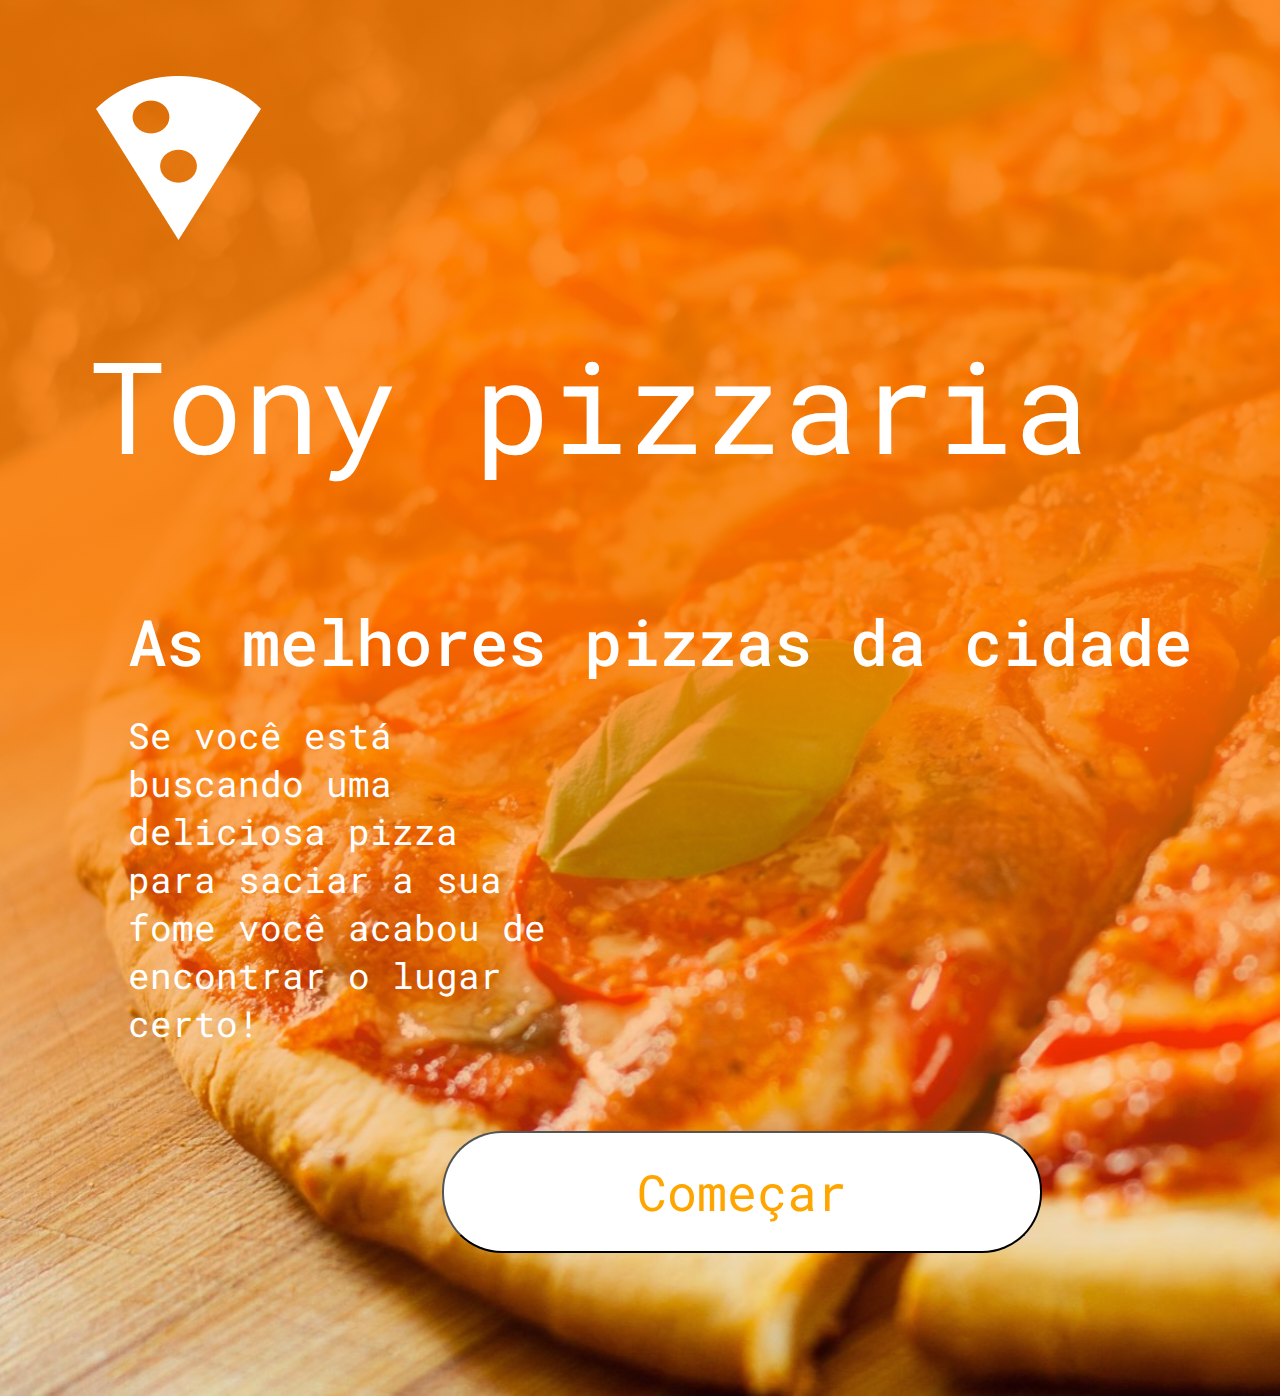
==== Projeto-pizza/index.html @ b2af1e18 "Add files via upload" ====
<!DOCTYPE html>
<html lang="pt-br">
<head>
    <meta charset="UTF-8">
    <meta name="viewport" content="width=device-width, initial-scale=1.0">
    <link rel="stylesheet" href="./css/style.css">
    <link rel="preconnect" href="https://fonts.googleapis.com">
    <link rel="preconnect" href="https://fonts.gstatic.com" crossorigin>
    <link href="https://fonts.googleapis.com/css2?family=Agbalumo&family=Alegreya+Sans+SC&family=Kanit:ital,wght@1,300&family=Karantina&family=Roboto+Mono:wght@200&family=Roboto:wght@500&display=swap" rel="stylesheet">
    <title>Tony pizzaria</title>
</head>

<body>
    <div class="title">
        <img class="logo-pizza" src="./img/Logo-pizza.png" alt="">
        <h1>Tony pizzaria</h1>
    </div>

    <div class="content">
        <h2>As melhores pizzas da cidade</h2>
        <p>Se você está buscando uma deliciosa pizza para saciar a sua fome você acabou de encontrar o lugar certo!</p>
    </div>

    <div class="botao-start">
        <button>Começar</button>
    </div>
</body>

</html>
---- Projeto-pizza/css/style.css ----
*{
    padding: 0;
    margin: 0 auto;
    box-sizing: border-box;
    font-family: 'Roboto Mono'; 
}

body{
    margin: 0;
    padding: 0;
    background-image: url('../img/imagen-fundo.svg');                                                                                                                                                                                                                                                                                                                                                                                                                                   
    background-repeat: no-repeat;
    background-size: cover;
    
}

.logo-pizza{
    margin: 76px 0 0 96px;
}

.title h1 {
    color: #ffffff;
    font-size: 128px;
    font-weight: 400;
    margin: 76px 0 0 89px;
    display: inline-block;
}

.content h2{
    color: #FFF;
    font-size: 64px;
    font-weight: 500;
    margin: 110px 0 0 128px;
}

.content p{
    color: #FFF;
    font-size: 36px;
    font-weight: 400;
    margin: 28px 732px 0 128px;
}

.botao-start{
    margin: 50px 353px 83px 359px;
}
.botao-start button{
    width: 600px;
    height: 122px;
    background-color: #FFF;
    color: orange;
    border-radius: 60px;
    font-size: 50px;
}

.content-login h2{
    color: #FFF;
    font-size: 64px;
    font-weight: 500;
    margin: 50px 0 0 128px;
}

.content-login p{
    color: #FFF;
    font-size: 36px;
    font-weight: 400;
    margin: 28px 732px 0 128px;
    display: inline-block;
}

.conteiner-login{
    margin-top: 40px;
}

.login img {
    margin: 24px 23px -30px 96px;  
}

.login p{
    display: inline-block;
    margin: 40px 0 3px 22px; 
    color: #FFF;
}

button {
    width: 875px;
    height: 1px;
    background: #FFF;
    margin: 34px 482px 60px 83px;
}

.login-password img{
    margin: 0px 23px -30px 96px;
}

.login-password p{
    display: inline-block;
    margin: 40px 0 3px 22px; 
    color: #FFF;
}

.botao-entrar button{
    width: 600px;
    height: 100px;
    background-color: #FFF;
    color: orange;
    border-radius: 60px;
    font-size: 50px;
}

.botao-entrar p{
    color: #FFF;
    margin: -30px 500px 40px 297px;
    font-size: 20px;
    display: inline-block;
}

.no-account{
    margin: -150px 100px 72px 1069px;
}

.no-account p{
    color: #FFF;    
    font-size: 20px;
}

.no-account-create{
    margin: -20px 212px 72px 1140px;
}

.no-account-create p{
    color: #FFF;    
    font-size: 20px;
}
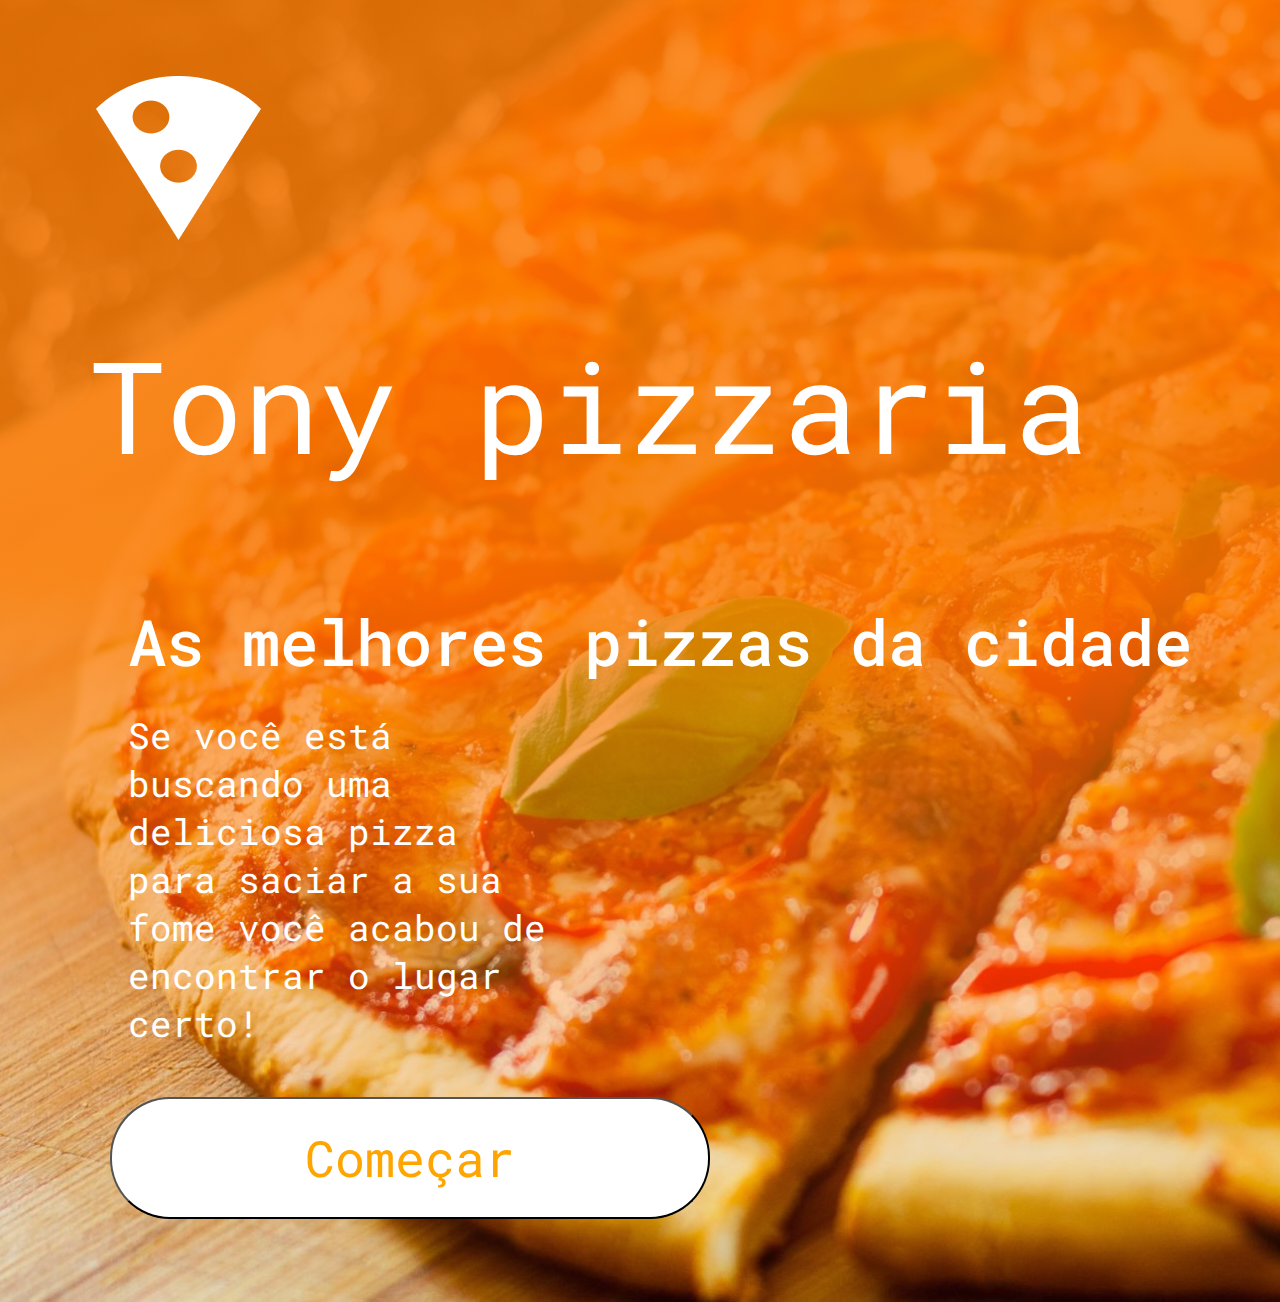
==== commit 5e8ed711: "Add files via upload" ====
--- a/Projeto-pizza/index.html
+++ b/Projeto-pizza/index.html
@@ -1,29 +1,37 @@
 <!DOCTYPE html>
 <html lang="pt-br">
+
 <head>
     <meta charset="UTF-8">
     <meta name="viewport" content="width=device-width, initial-scale=1.0">
     <link rel="stylesheet" href="./css/style.css">
     <link rel="preconnect" href="https://fonts.googleapis.com">
     <link rel="preconnect" href="https://fonts.gstatic.com" crossorigin>
-    <link href="https://fonts.googleapis.com/css2?family=Agbalumo&family=Alegreya+Sans+SC&family=Kanit:ital,wght@1,300&family=Karantina&family=Roboto+Mono:wght@200&family=Roboto:wght@500&display=swap" rel="stylesheet">
+    <link
+        href="https://fonts.googleapis.com/css2?family=Agbalumo&family=Alegreya+Sans+SC&family=Kanit:ital,wght@1,300&family=Karantina&family=Roboto+Mono:wght@200&family=Roboto:wght@500&display=swap"rel="stylesheet">
     <title>Tony pizzaria</title>
 </head>
 
 <body>
+    <!-- Titulo com a logo da pizzaria -->
     <div class="title">
-        <img class="logo-pizza" src="./img/Logo-pizza.png" alt="">
+        <img src="./img/index1/Logo-pizza.png" alt="">
         <h1>Tony pizzaria</h1>
     </div>
+    <!-- /Titulo com a logo da pizzaria/ -->
 
+    <!-- Conteudo escrito do site -->
     <div class="content">
         <h2>As melhores pizzas da cidade</h2>
         <p>Se você está buscando uma deliciosa pizza para saciar a sua fome você acabou de encontrar o lugar certo!</p>
     </div>
+    <!-- /Conteudo escrito do site/ -->
 
+    <!-- Botão -->
     <div class="botao-start">
         <button>Começar</button>
     </div>
+    <!-- /Botão/ -->
 </body>
 
 </html>--- a/Projeto-pizza/css/style.css
+++ b/Projeto-pizza/css/style.css
@@ -8,16 +8,13 @@
 body{
     margin: 0;
     padding: 0;
-    background-image: url('../img/imagen-fundo.svg');                                                                                                                                                                                                                                                                                                                                                                                                                                   
+    background-image: url('../img/index1/imagen-fundo.svg');                                                                                                                                                                                                                                                                                                                                                                                                                                   
     background-repeat: no-repeat;
     background-size: cover;
     
 }
 
-.logo-pizza{
-    margin: 76px 0 0 96px;
-}
-
+/* <!-- Titulo com a logo da pizzaria --> */
 .title h1 {
     color: #ffffff;
     font-size: 128px;
@@ -26,6 +23,12 @@
     display: inline-block;
 }
 
+.title img{
+    margin: 76px 0 0 96px;
+}
+/* <!-- /Titulo com a logo da pizzaria/ --> */
+
+/* <!-- Conteudo escrito do site --> */
 .content h2{
     color: #FFF;
     font-size: 64px;
@@ -39,10 +42,13 @@
     font-weight: 400;
     margin: 28px 732px 0 128px;
 }
+/* <!-- /Conteudo escrito do site/ --> */
 
+/* <!-- Botão --> */
 .botao-start{
-    margin: 50px 353px 83px 359px;
+    margin: 50px 0 83px 110px;
 }
+
 .botao-start button{
     width: 600px;
     height: 122px;
@@ -51,83 +57,4 @@
     border-radius: 60px;
     font-size: 50px;
 }
-
-.content-login h2{
-    color: #FFF;
-    font-size: 64px;
-    font-weight: 500;
-    margin: 50px 0 0 128px;
-}
-
-.content-login p{
-    color: #FFF;
-    font-size: 36px;
-    font-weight: 400;
-    margin: 28px 732px 0 128px;
-    display: inline-block;
-}
-
-.conteiner-login{
-    margin-top: 40px;
-}
-
-.login img {
-    margin: 24px 23px -30px 96px;  
-}
-
-.login p{
-    display: inline-block;
-    margin: 40px 0 3px 22px; 
-    color: #FFF;
-}
-
-button {
-    width: 875px;
-    height: 1px;
-    background: #FFF;
-    margin: 34px 482px 60px 83px;
-}
-
-.login-password img{
-    margin: 0px 23px -30px 96px;
-}
-
-.login-password p{
-    display: inline-block;
-    margin: 40px 0 3px 22px; 
-    color: #FFF;
-}
-
-.botao-entrar button{
-    width: 600px;
-    height: 100px;
-    background-color: #FFF;
-    color: orange;
-    border-radius: 60px;
-    font-size: 50px;
-}
-
-.botao-entrar p{
-    color: #FFF;
-    margin: -30px 500px 40px 297px;
-    font-size: 20px;
-    display: inline-block;
-}
-
-.no-account{
-    margin: -150px 100px 72px 1069px;
-}
-
-.no-account p{
-    color: #FFF;    
-    font-size: 20px;
-}
-
-.no-account-create{
-    margin: -20px 212px 72px 1140px;
-}
-
-.no-account-create p{
-    color: #FFF;    
-    font-size: 20px;
-}+/* <!-- /Botão/ --> */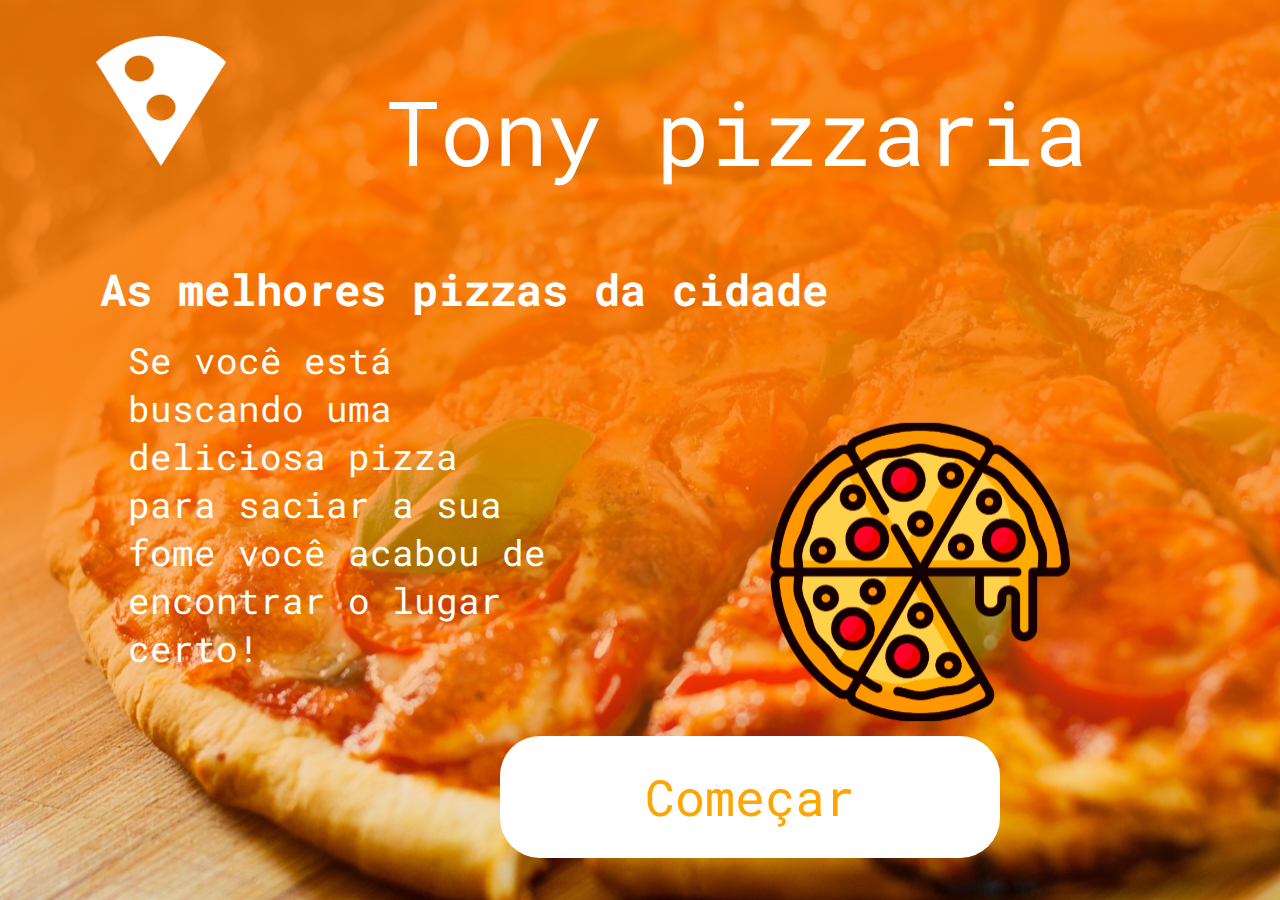
==== commit 74b6b580: "Add files via upload" ====
--- a/Projeto-pizza/index.html
+++ b/Projeto-pizza/index.html
@@ -27,9 +27,13 @@
     </div>
     <!-- /Conteudo escrito do site/ -->
 
+    <div class="pizza">
+        <img src="./img/index1/pizza-icon.svg" alt="">
+    </div>
+
     <!-- Botão -->
     <div class="botao-start">
-        <button>Começar</button>
+        <a href="file:///D:/DS_SESI/Projeto-pizza/index2.html" target="_blank"><button>Começar</button></a>
     </div>
     <!-- /Botão/ -->
 </body>
--- a/Projeto-pizza/css/style.css
+++ b/Projeto-pizza/css/style.css
@@ -17,44 +17,74 @@
 /* <!-- Titulo com a logo da pizzaria --> */
 .title h1 {
     color: #ffffff;
-    font-size: 128px;
+    font-size: 90px;
     font-weight: 400;
-    margin: 76px 0 0 89px;
+    margin: 0 0 50px 150px;
     display: inline-block;
 }
 
 .title img{
-    margin: 76px 0 0 96px;
+    width: 130px;
+    height: 130px;
+    margin: 36px 0 0 96px;
 }
 /* <!-- /Titulo com a logo da pizzaria/ --> */
 
 /* <!-- Conteudo escrito do site --> */
 .content h2{
     color: #FFF;
-    font-size: 64px;
-    font-weight: 500;
-    margin: 110px 0 0 128px;
+    font-size: 44px;
+    font-weight: 5000;
+    margin: 20px 0 0 100px;
 }
 
 .content p{
     color: #FFF;
     font-size: 36px;
     font-weight: 400;
-    margin: 28px 732px 0 128px;
+    margin: 18px 732px 0 128px;
 }
 /* <!-- /Conteudo escrito do site/ --> */
 
+/* <!-- Pizza flutuante --> */
+@keyframes flutuar {
+    0%, 100% {
+        transform: translateY(0);
+    } 50% {
+        transform: translateY(-20px);
+    }
+}
+
+.pizza{
+    float: right;
+    animation: flutuar 2.5s infinite;
+    margin: 10px;
+}
+
+.pizza img{
+    margin: -260px 200px 0 0;
+    width: 300px;
+    height: 300px;
+}
+/* <!-- /Pizza flutuante/ --> */
+
 /* <!-- Botão --> */
 .botao-start{
-    margin: 50px 0 83px 110px;
+    margin: 50px 0 33px 500px;
 }
 
 .botao-start button{
-    width: 600px;
+    border: none;
+    width: 500px;
     height: 122px;
     background-color: #FFF;
     color: orange;
-    border-radius: 60px;
+    border-radius: 40px;
     font-size: 50px;
 }
+
+.botao-start button:hover{
+    transform: translateY(-5%);
+    box-shadow: 5px 5px 10px rgba(0, 0, 0, 0.5);
+}
 /* <!-- /Botão/ --> */